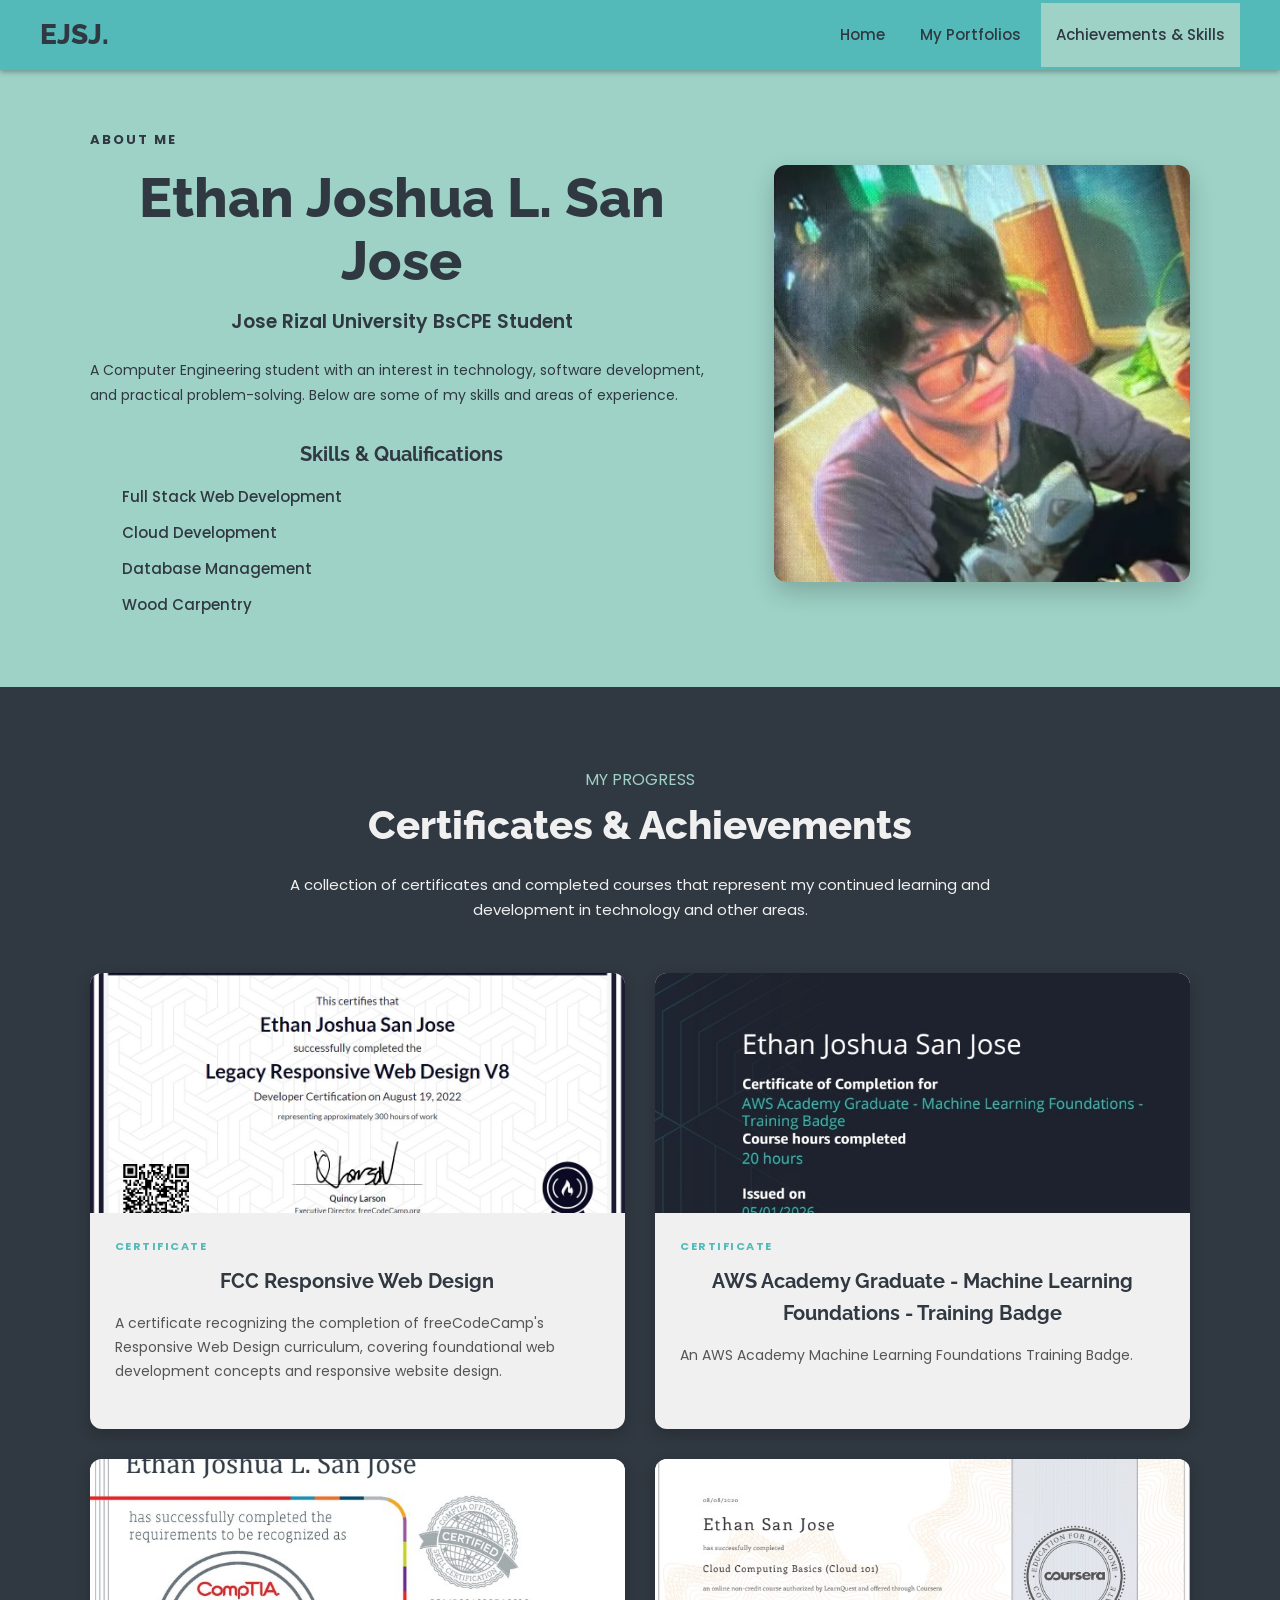
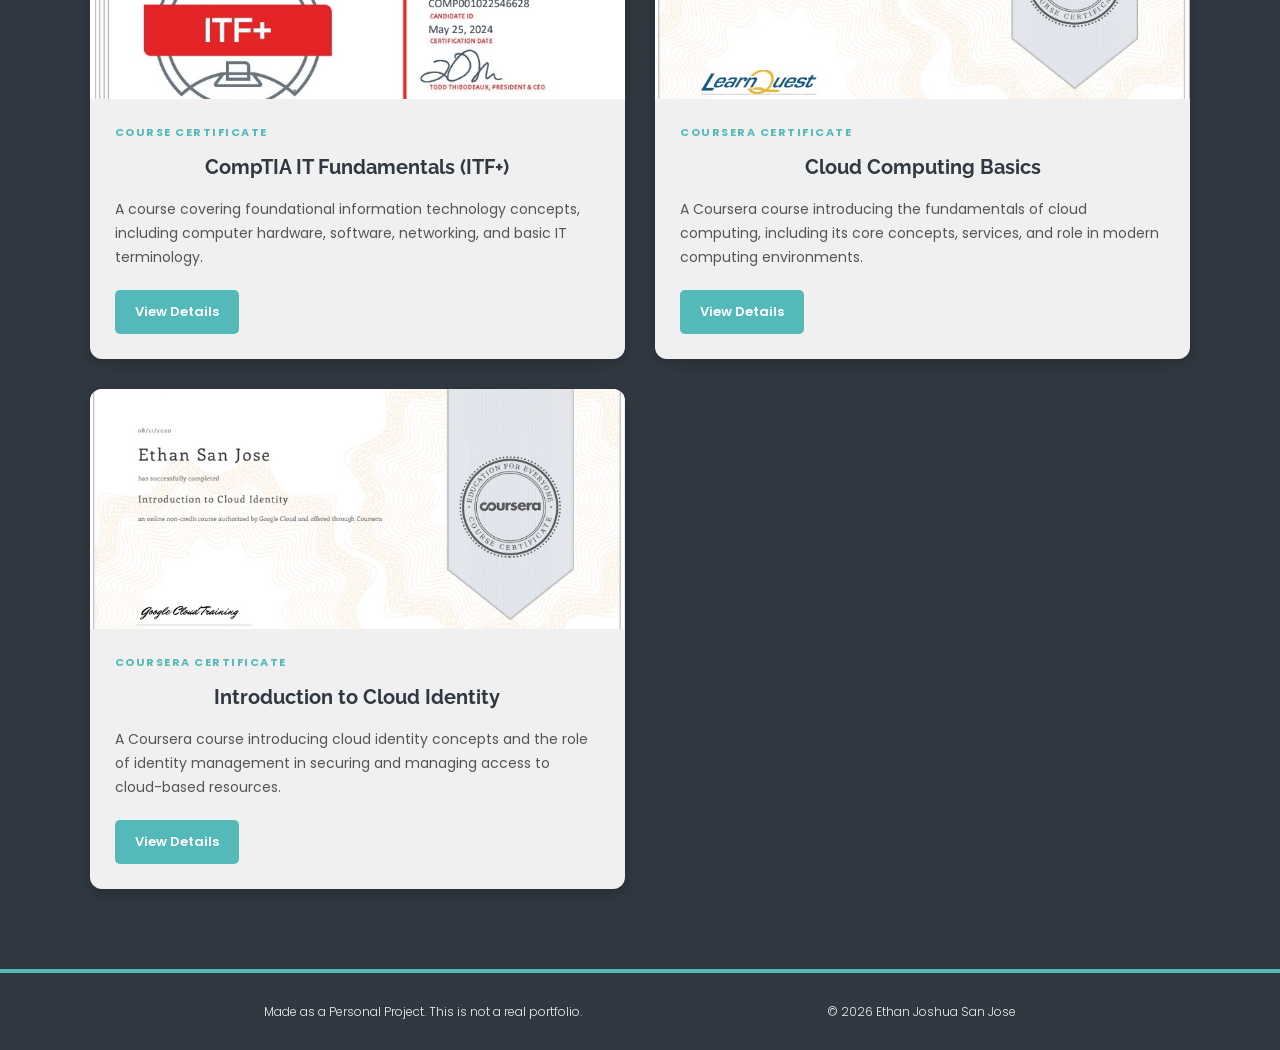
==== achievements-skills/index.html @ 4a1969da "Fixed Folder Rooting" ====
<!DOCTYPE html>
<html lang="en">
<head>
    <meta charset="UTF-8">
    <meta name="viewport" content="width=device-width, initial-scale=1.0">

    <title>Achievements &amp; Skills | Ethan Joshua San Jose</title>

    <link rel="stylesheet" href="../styles.css">
    <link rel="stylesheet" href="styles.css">

    <!-- Google Fonts -->
    <link rel="preconnect" href="https://fonts.googleapis.com">
    <link rel="preconnect" href="https://fonts.gstatic.com" crossorigin>
    <link href="https://fonts.googleapis.com/css2?family=Poppins:wght@300;400;500;600;700&family=Raleway:wght@400;600;700;800&display=swap" rel="stylesheet">

    <!-- Font Awesome -->
    <script src="https://kit.fontawesome.com/4a9169323b.js" crossorigin="anonymous"></script>
</head>

<body>

    <!-- Navigation -->
    <nav id="navbar" class="nav">
        <a href="../index.html" class="nav-logo">EJSJ.</a>

        <ul class="nav-list">
            <li><a href="../index.html">Home</a></li>
            <li><a href="../index.html#portfolio">My Portfolios</a></li>
            <li><a href="index.html" class="active">Achievements &amp; Skills</a></li>
        </ul>
    </nav>


    <!-- Profile and Qualifications Section -->
    <section class="profile-section">

        <div class="profile-container">

            <!-- Left: Personal Information -->
            <div class="profile-information">

                <p class="section-label">ABOUT ME</p>

                <h1>Ethan Joshua L. San Jose</h1>

                <h2>Jose Rizal University BsCPE Student</h2>

                <p class="profile-description">
                    A Computer Engineering student with an interest in
                    technology, software development, and practical
                    problem-solving. Below are some of my skills and
                    areas of experience.
                </p>

                <div class="qualifications">

                    <h3>Skills &amp; Qualifications</h3>

                    <ul>
                        <li>
                            <i class="fa-solid fa-code"></i>
                            Full Stack Web Development
                        </li>

                        <li>
                            <i class="fa-solid fa-cloud"></i>
                            Cloud Development
                        </li>

                        <li>
                            <i class="fa-solid fa-database"></i>
                            Database Management
                        </li>

                        <li>
                            <i class="fa-solid fa-hammer"></i>
                            Wood Carpentry
                        </li>
                    </ul>

                </div>

            </div>


            <!-- Right: Profile Photo -->
            <div class="profile-photo-container">

                <!-- Reuses the profile photo from the homepage. -->
                <img
                    src="../assets/images/profile.jpg"
                    alt="Ethan Joshua L. San Jose"
                    class="profile-photo"
                >

            </div>

        </div>

    </section>


    <!-- Certificates and Achievements Gallery -->
    <section class="achievements-gallery-section" id="artifacts">

        <div class="gallery-heading">

            <p class="section-label">MY PROGRESS</p>

            <h2>Certificates &amp; Achievements</h2>

            <p>
                A collection of certificates and completed courses
                that represent my continued learning and development
                in technology and other areas.
            </p>

        </div>


        <div class="artifact-grid">


            <!-- FCC Responsive Web Design -->
            <article class="artifact-card">

                <div class="artifact-thumbnail">
                    <img
                        src="images/fcc.jpg"
                        alt="freeCodeCamp Responsive Web Design Certificate"
                    >
                </div>

                <div class="artifact-content">

                    <p class="artifact-category">CERTIFICATE</p>

                    <h3>FCC Responsive Web Design</h3>

                    <p>
                        A certificate recognizing the completion of
                        freeCodeCamp's Responsive Web Design curriculum,
                        covering foundational web development concepts
                        and responsive website design.
                    </p>

                </div>

            </article>

            <article class="artifact-card">

                <div class="artifact-thumbnail">
                    <img
                        src="images/aws.jpg"
                        alt="AWS Academy Graduate - Machine Learning Foundations -
Training Badge"
                    >
                </div>

                <div class="artifact-content">

                    <p class="artifact-category">CERTIFICATE</p>

                    <h3>AWS Academy Graduate - Machine Learning Foundations -
Training Badge</h3>

                    <p>
                        An AWS Academy Machine Learning Foundations Training Badge.
                    </p>

                </div>

            </article>


            <!-- CompTIA IT Fundamentals -->
            <article class="artifact-card">

                <div class="artifact-thumbnail">
                    <img
                        src="images/comptia.jpg"
                        alt="CompTIA IT Fundamentals ITF+ Certificate"
                    >
                </div>

                <div class="artifact-content">

                    <p class="artifact-category">COURSE CERTIFICATE</p>

                    <h3>CompTIA IT Fundamentals (ITF+)</h3>

                    <p>
                        A course covering foundational information
                        technology concepts, including computer
                        hardware, software, networking, and basic
                        IT terminology.
                    </p>

                    <button
                        class="artifact-button open-modal"
                        data-title="CompTIA IT Fundamentals (ITF+)"
                        data-description="This PDF contains my CompTIA IT Fundamentals (ITF+) course certificate."
                        data-image="images/comptia-itf.jpg"
                        data-action="download"
                        data-action-label="Download Certificate"
                        data-action-url="files/CompTIA%20IT%20Fundamentals%20(ITF%2B).pdf"
                    >
                        View Details
                    </button>

                </div>

            </article>


            <!-- Cloud Computing Basics -->
            <article class="artifact-card">

                <div class="artifact-thumbnail">
                    <img
                        src="images/cloud-computing-basics.jpg"
                        alt="Cloud Computing Basics Coursera Certificate"
                    >
                </div>

                <div class="artifact-content">

                    <p class="artifact-category">COURSERA CERTIFICATE</p>

                    <h3>Cloud Computing Basics</h3>

                    <p>
                        A Coursera course introducing the fundamentals
                        of cloud computing, including its core concepts,
                        services, and role in modern computing
                        environments.
                    </p>

                    <button
                        class="artifact-button open-modal"
                        data-title="Cloud Computing Basics"
                        data-description="This PDF contains my Coursera certificate for completing Cloud Computing Basics."
                        data-image="images/cloud-computing-basics.jpg"
                        data-action="download"
                        data-action-label="Download Certificate"
                        data-action-url="files/Cloud%20Computing%20Basics%20Coursera.pdf"
                    >
                        View Details
                    </button>

                </div>

            </article>


            <!-- Introduction to Cloud Identity -->
            <article class="artifact-card">

                <div class="artifact-thumbnail">
                    <img
                        src="images/cloud-identity.jpg"
                        alt="Introduction to Cloud Identity Coursera Certificate"
                    >
                </div>

                <div class="artifact-content">

                    <p class="artifact-category">COURSERA CERTIFICATE</p>

                    <h3>Introduction to Cloud Identity</h3>

                    <p>
                        A Coursera course introducing cloud identity
                        concepts and the role of identity management
                        in securing and managing access to cloud-based
                        resources.
                    </p>

                    <button
                        class="artifact-button open-modal"
                        data-title="Introduction to Cloud Identity"
                        data-description="This PDF contains my Coursera certificate for completing Introduction to Cloud Identity."
                        data-image="images/cloud-identity.jpg"
                        data-action="download"
                        data-action-label="Download Certificate"
                        data-action-url="files/Introduction%20to%20Cloud%20Identity%20Coursera.pdf"
                    >
                        View Details
                    </button>

                </div>

            </article>


        </div>

    </section>


    <!-- Artifact Modal -->
    <div class="artifact-modal" id="artifactModal" aria-hidden="true">

        <div class="modal-content" role="dialog" aria-modal="true" aria-labelledby="modalTitle">

            <button
                class="modal-close"
                id="modalClose"
                aria-label="Close modal"
            >
                &times;
            </button>

            <div class="modal-image-container">
                <img id="modalImage" src="" alt="">
            </div>

            <div class="modal-details">

                <h2 id="modalTitle"></h2>

                <p id="modalDescription"></p>

                <div class="modal-action-container">
                    <a
                        href="#"
                        id="modalAction"
                        class="artifact-button modal-action"
                    >
                        Download Certificate
                    </a>
                </div>

            </div>

        </div>

    </div>


    <!-- Footer -->
    <footer class="ai2-footer">
        <p>Made as a Personal Project. This is not a real portfolio.</p>
        <p>&copy; 2026 Ethan Joshua San Jose</p>
    </footer>


    <script src="script.js"></script>

</body>
</html>
---- styles.css ----
/* ================================
   COLOR VARIABLES
================================ */

:root {
    --main-white: #f0f0f0;
    --main-red: #54bab9;
    --main-blue: #9ed2c6;
    --main-gray: #303841;

    --dark-background: #181719;
    --card-hover: #46515b;
}


/* ================================
   GLOBAL SETTINGS
================================ */

* {
    margin: 0;
    padding: 0;
    box-sizing: border-box;
}

html {
    scroll-behavior: smooth;
    scroll-padding-top: 80px;
    font-size: 62.5%;
}

body {
    font-family: "Poppins", sans-serif;
    font-size: 1.6rem;
    font-weight: 400;
    line-height: 1.6;
    color: var(--main-white);
}

a {
    text-decoration: none;
    color: inherit;
}

ul {
    list-style: none;
}


/* ================================
   NAVIGATION BAR
================================ */

.nav {
    display: flex;
    justify-content: space-between;
    align-items: center;

    position: fixed;
    top: 0;
    left: 0;

    width: 100%;
    min-height: 70px;

    padding: 0 4rem;

    background: var(--main-red);

    box-shadow: 0 2px 5px rgba(0, 0, 0, 0.3);

    z-index: 100;
}

.nav-logo {
    font-family: "Raleway", sans-serif;
    font-size: 2.8rem;
    font-weight: 800;
    color: var(--main-gray);
}

.nav-list {
    display: flex;
    align-items: center;
    gap: 0.5rem;
}

.nav-list a {
    display: block;
    padding: 2rem 1.5rem;
    font-size: 1.5rem;
    font-weight: 500;
    color: var(--main-gray);
    transition: background 0.3s ease;
    white-space: nowrap;
}

.nav-list a:hover,
.nav-list a.active {
    background: var(--main-blue);
}


/* ================================
   WELCOME / INTRODUCTION SECTION
================================ */

.welcome-section {
    display: flex;
    justify-content: center;
    align-items: center;

    width: 100%;
    min-height: 100vh;

    padding: 12rem 2rem 6rem;

    text-align: center;

    background-color: #000;

    background-image:
        linear-gradient(
            62deg,
            #3a3d40 0%,
            #181719 100%
        );
}

.intro-content {
    display: flex;
    flex-direction: column;
    align-items: center;

    max-width: 800px;
    width: 100%;
}


/* PROFILE PHOTO */

#ethan {
    width: 200px;
    height: 200px;

    object-fit: cover;

    border-radius: 50%;
    border: 4px solid var(--main-red);

    margin-bottom: 2.5rem;

    box-shadow: 0 5px 20px rgba(0, 0, 0, 0.4);
}


/* NAME AND INTRODUCTION */

h1,
h2,
h3 {
    font-family: "Raleway", sans-serif;
    font-weight: 700;
    text-align: center;
}

h1 {
    font-size: 5.5rem;
    color: var(--main-white);
}

.intro-subtitle {
    font-size: 2.2rem;
    font-style: italic;
    font-weight: 300;

    color: var(--main-red);

    margin-top: 0.5rem;
}


/* GENERAL INFORMATION */

.intro-details {
    margin-top: 2.5rem;

    display: flex;
    flex-direction: column;
    align-items: center;
    gap: 0.8rem;
}

.intro-details p {
    font-size: 1.6rem;
    color: var(--main-white);
}

.intro-details i {
    color: var(--main-red);
    margin-right: 0.8rem;
}


/* EXPLORE BUTTON */

.explore-button {
    display: inline-flex;
    align-items: center;
    gap: 1rem;

    margin-top: 3.5rem;
    padding: 1.3rem 2.5rem;

    background: var(--main-red);
    color: var(--main-gray);

    font-size: 1.6rem;
    font-weight: 600;

    border-radius: 4px;

    transition: all 0.3s ease;
}

.explore-button:hover {
    background: var(--main-blue);
    transform: translateY(-4px);
}


/* ================================
   PORTFOLIO SECTION
================================ */

.portfolio-section {
    min-height: 80vh;

    padding: 10rem 3rem;

    text-align: center;

    background: var(--main-blue);
}

.section-header {
    font-size: 4.2rem;
    color: var(--main-gray);

    margin: 0 auto 1.5rem;
}

.section-description {
    max-width: 750px;

    margin: 0 auto 5rem;

    font-size: 1.6rem;
    color: var(--main-gray);
}


/* PORTFOLIO GRID */

.portfolio-grid {
    display: grid;

    grid-template-columns:
        repeat(auto-fit, minmax(280px, 1fr));

    gap: 3rem;

    width: 100%;
    max-width: 1150px;

    margin: 0 auto;
}


/* PORTFOLIO CARDS */

.portfolio-card {
    display: flex;
    flex-direction: column;
    align-items: center;

    padding: 3.5rem 2.5rem;

    min-height: 320px;

    background: var(--main-gray);
    color: var(--main-white);

    border-radius: 6px;

    box-shadow: 2px 3px 8px rgba(0, 0, 0, 0.2);

    transition:
        transform 0.3s ease,
        background 0.3s ease,
        box-shadow 0.3s ease;
}

.portfolio-card:hover {
    transform: translateY(-8px);

    background: var(--card-hover);

    box-shadow: 3px 8px 15px rgba(0, 0, 0, 0.3);
}


/* PORTFOLIO ICONS */

.portfolio-icon {
    display: flex;
    justify-content: center;
    align-items: center;

    width: 85px;
    height: 85px;

    margin-bottom: 2rem;

    background: var(--main-red);
    color: var(--main-gray);

    border-radius: 50%;

    font-size: 3.5rem;

    transition: transform 0.3s ease;
}

.portfolio-card:hover .portfolio-icon {
    transform: scale(1.1);
}


/* CARD TITLES */

.portfolio-card h3 {
    font-size: 2.2rem;

    margin-bottom: 1.5rem;
}


/* CARD DESCRIPTIONS */

.portfolio-card p {
    font-size: 1.4rem;
    font-weight: 300;

    color: #d0d7de;

    line-height: 1.7;

    margin-bottom: 2rem;
}


/* CARD LINK */

.card-link {
    display: inline-flex;
    align-items: center;
    gap: 1rem;

    margin-top: auto;

    color: var(--main-red);

    font-size: 1.5rem;
    font-weight: 600;

    transition: gap 0.3s ease;
}

.portfolio-card:hover .card-link {
    gap: 1.6rem;
}


/* ================================
   CONTACT SECTION
================================ */

.contact-section {
    display: flex;
    flex-direction: column;
    justify-content: center;
    align-items: center;

    width: 100%;
    min-height: 55vh;

    padding: 8rem 2rem;

    text-align: center;

    background: var(--main-gray);
}

.contact-section-header h2 {
    font-size: 5rem;
    margin-bottom: 1rem;
}

.contact-section-header p {
    font-size: 1.6rem;
    font-style: italic;
    color: #d0d7de;
}


/* CONTACT LINKS */

.contact-links {
    display: flex;
    justify-content: center;
    flex-wrap: wrap;

    gap: 2rem;

    width: 100%;
    max-width: 900px;

    margin-top: 4rem;
}

.contact-details {
    display: inline-flex;
    align-items: center;
    gap: 1rem;

    padding: 1rem 2rem;

    font-size: 2rem;
    font-weight: 500;

    transition: transform 0.3s ease;
}

.contact-details:hover {
    transform: translateY(-6px);
    color: var(--main-red);
}


/* ================================
   FOOTER
================================ */

footer {
    display: flex;
    justify-content: space-evenly;
    align-items: center;
    flex-wrap: wrap;

    padding: 2.5rem;

    background: var(--main-gray);

    border-top: 4px solid var(--main-red);

    font-size: 1.3rem;
    font-weight: 300;
}

footer p {
    margin: 0.5rem 1rem;
    text-align: center;
}


/* ================================
   RESPONSIVE DESIGN
================================ */

/* TABLETS */

@media (max-width: 850px) {

    .nav {
        padding: 0 2rem;
    }

    .nav-list a {
    display: block;
    padding: 2rem 1.5rem;
    font-size: 1.5rem;
    font-weight: 500;
    color: var(--main-gray);
    transition: background 0.3s ease;
    white-space: nowrap;
    }

    .portfolio-grid {
        grid-template-columns:
            repeat(auto-fit, minmax(250px, 1fr));
    }

}


/* MOBILE PHONES */

@media (max-width: 600px) {

    html {
        font-size: 55%;
    }

    .nav {
        flex-direction: column;
        justify-content: center;

        padding: 1rem;
        gap: 0.5rem;
    }

    .nav-logo {
        font-size: 2.4rem;
    }

    .nav-list {
        width: 100%;

        justify-content: center;
        flex-wrap: wrap;
    }

    .nav-list a {
    display: block;
    padding: 2rem 1.5rem;
    font-size: 1.5rem;
    font-weight: 500;
    color: var(--main-gray);
    transition: background 0.3s ease;
    white-space: nowrap;
    }

    .welcome-section {
        padding-top: 15rem;
        min-height: 100vh;
    }

    #ethan {
        width: 160px;
        height: 160px;
    }

    h1 {
        font-size: 4.2rem;
    }

    .intro-subtitle {
        font-size: 1.8rem;
    }

    .portfolio-section {
        padding: 7rem 2rem;
    }

    .section-header {
        font-size: 3.5rem;
    }

    .portfolio-grid {
        grid-template-columns: 1fr;
        max-width: 400px;
    }

    .portfolio-card {
        min-height: 280px;
    }

    .contact-section-header h2 {
        font-size: 4rem;
    }

    footer {
        flex-direction: column;
        gap: 1rem;
    }

}
---- achievements-skills/styles.css ----
:root {
    --achievements-teal: #54bab9;
    --achievements-mint: #9ed2c6;
    --achievements-gray: #303841;
    --achievements-white: #f0f0f0;
}

html {
    scroll-behavior: smooth;
}

body {
    overflow-x: hidden;
}


/* PROFILE SECTION */

.profile-section {
    min-height: 75vh;
    padding: 13rem 7% 7rem;
    background: var(--achievements-mint);
    display: flex;
    align-items: center;
    justify-content: center;
}

.profile-container {
    width: 100%;
    max-width: 1250px;
    margin: 0 auto;
    display: grid;
    grid-template-columns: 1.2fr 0.8fr;
    align-items: center;
    gap: 6rem;
}


/* PROFILE INFORMATION */

.profile-information {
    color: var(--achievements-gray);
}

.profile-information .section-label {
    color: var(--achievements-gray);
    font-size: 1.3rem;
    font-weight: 700;
    letter-spacing: 0.2rem;
    margin-bottom: 1.5rem;
}

.profile-information h1 {
    color: var(--achievements-gray);
    font-family: 'Raleway', sans-serif;
    font-size: clamp(3.5rem, 5vw, 5.5rem);
    font-weight: 800;
    line-height: 1.15;
    margin-bottom: 1.5rem;
}

.profile-information h2 {
    color: var(--achievements-gray);
    font-family: 'Poppins', sans-serif;
    font-size: 1.9rem;
    font-weight: 600;
    margin-bottom: 2rem;
}

.profile-description {
    color: var(--achievements-gray);
    font-size: 1.4rem;
    line-height: 1.8;
    margin-bottom: 3rem;
}


/* QUALIFICATIONS LIST */

.qualifications h3 {
    color: var(--achievements-gray);
    font-family: 'Raleway', sans-serif;
    font-size: 2rem;
    font-weight: 700;
    margin-bottom: 1.5rem;
}

.qualifications ul {
    list-style: none;
    display: flex;
    flex-direction: column;
    gap: 1.2rem;
}

.qualifications li {
    display: flex;
    align-items: center;
    gap: 1.2rem;
    color: var(--achievements-gray);
    font-size: 1.5rem;
    font-weight: 500;
}

.qualifications li i {
    width: 2rem;
    color: var(--achievements-gray);
    font-size: 1.6rem;
}


/* PROFILE PHOTO */

.profile-photo-container {
    width: 100%;
    max-width: 420px;
    aspect-ratio: 1 / 1;
    justify-self: center;
    overflow: hidden;
    border-radius: 1.2rem;
    box-shadow: 0 1rem 2.5rem rgba(0, 0, 0, 0.2);
    background: var(--achievements-white);
}

.profile-photo {
    width: 100%;
    height: 100%;
    object-fit: cover;
    display: block;
}


/* GALLERY SECTION */

.achievements-gallery-section {
    padding: 8rem 7%;
    background: var(--achievements-gray);
}

.gallery-heading {
    text-align: center;
    max-width: 750px;
    margin: 0 auto 5rem;
}

.gallery-heading .section-label {
    color: var(--achievements-mint);
}

.gallery-heading h2 {
    color: var(--achievements-white);
    font-family: 'Raleway', sans-serif;
    font-size: clamp(2.8rem, 5vw, 4rem);
    margin-bottom: 1.5rem;
    font-weight: 800;
}

.gallery-heading > p:last-child {
    color: var(--achievements-white);
    font-size: 1.5rem;
    line-height: 1.7;
}


/* ARTIFACT GRID */

.artifact-grid {
    max-width: 1250px;
    margin: 0 auto;
    display: grid;
    grid-template-columns: repeat(2, minmax(0, 1fr));
    gap: 3rem;
}

.artifact-card {
    background: var(--achievements-white);
    border-radius: 1.2rem;
    overflow: hidden;
    box-shadow: 0 0.5rem 1.5rem rgba(0, 0, 0, 0.2);
    display: flex;
    flex-direction: column;
    transition: transform 0.3s ease, box-shadow 0.3s ease;
}

.artifact-card:hover {
    transform: translateY(-0.5rem);
    box-shadow: 0 1rem 2rem rgba(0, 0, 0, 0.3);
}


/* THUMBNAILS */

.artifact-thumbnail {
    width: 100%;
    height: 240px;
    background: var(--achievements-mint);
    overflow: hidden;
}

.artifact-thumbnail img {
    width: 100%;
    height: 100%;
    object-fit: cover;
    display: block;
    transition: transform 0.4s ease;
}

.artifact-card:hover .artifact-thumbnail img {
    transform: scale(1.04);
}


/* CARD CONTENT */

.artifact-content {
    padding: 2.5rem;
    display: flex;
    flex-direction: column;
    flex-grow: 1;
}

.artifact-category {
    color: var(--achievements-teal);
    font-size: 1.1rem;
    font-weight: 700;
    letter-spacing: 0.15rem;
    margin-bottom: 1rem;
}

.artifact-content h3 {
    color: var(--achievements-gray);
    font-family: 'Raleway', sans-serif;
    font-size: 2rem;
    font-weight: 700;
    margin-bottom: 1.5rem;
}

.artifact-content p:not(.artifact-category) {
    color: #555;
    font-size: 1.4rem;
    line-height: 1.7;
    margin-bottom: 2rem;
}


/* BUTTON */

.artifact-button {
    background: var(--achievements-teal);
    color: white;
    border: none;
    border-radius: 0.5rem;
    padding: 1.2rem 2rem;
    font-family: 'Poppins', sans-serif;
    font-size: 1.3rem;
    font-weight: 600;
    text-decoration: none;
    display: inline-flex;
    align-items: center;
    justify-content: center;
    align-self: flex-start;
    cursor: pointer;
    transition: background 0.3s ease, transform 0.3s ease;
    margin-top: auto;
}

.artifact-button:hover {
    background: #409c9b;
    transform: translateY(-2px);
}


/* MODAL */

.artifact-modal {
    position: fixed;
    inset: 0;
    z-index: 2000;
    background: rgba(0, 0, 0, 0.8);
    backdrop-filter: blur(5px);
    display: none;
    align-items: center;
    justify-content: center;
    padding: 2rem;
}

.artifact-modal.active {
    display: flex;
}

.modal-content {
    position: relative;
    width: 75%;
    max-width: 950px;
    max-height: 85vh;
    background: var(--achievements-white);
    border-radius: 1rem;
    overflow-y: auto;
    display: flex;
    flex-direction: column;
    animation: modalAppear 0.3s ease;
}

@keyframes modalAppear {
    from {
        opacity: 0;
        transform: translateY(2rem);
    }

    to {
        opacity: 1;
        transform: translateY(0);
    }
}

.modal-close {
    position: absolute;
    top: 1rem;
    right: 1.5rem;
    z-index: 5;
    width: 4rem;
    height: 4rem;
    border: none;
    border-radius: 50%;
    background: var(--achievements-gray);
    color: white;
    font-size: 2.8rem;
    line-height: 1;
    cursor: pointer;
    transition: background 0.3s ease;
}

.modal-close:hover {
    background: var(--achievements-teal);
}

.modal-image-container {
    width: 100%;
    height: 350px;
    background: var(--achievements-mint);
    overflow: hidden;
}

.modal-image-container img {
    width: 100%;
    height: 100%;
    object-fit: cover;
    display: block;
}

.modal-details {
    padding: 3rem;
}

.modal-details h2 {
    color: var(--achievements-gray);
    font-family: 'Raleway', sans-serif;
    font-size: 2.8rem;
    margin-bottom: 1.5rem;
}

.modal-details p {
    color: #555;
    font-size: 1.5rem;
    line-height: 1.8;
}

.modal-action-container {
    margin-top: 2.5rem;
}


/* FOOTER */

.ai2-footer {
    background: var(--achievements-gray);
    color: var(--achievements-white);
    text-align: center;
    padding: 2.5rem 2rem;
    font-size: 1.2rem;
    line-height: 1.8;
}

.ai2-footer p {
    margin: 0.3rem 0;
}


/* RESPONSIVE DESIGN */

@media (max-width: 900px) {

    .profile-container {
        grid-template-columns: 1fr 0.8fr;
        gap: 3rem;
    }

    .profile-information h1 {
        font-size: 3.8rem;
    }

    .profile-photo-container {
        max-width: 340px;
    }
}

@media (max-width: 768px) {

    .profile-section {
        padding: 11rem 7% 6rem;
    }

    .profile-container {
        grid-template-columns: 1fr;
        gap: 4rem;
    }

    .profile-information {
        order: 2;
    }

    .profile-photo-container {
        order: 1;
        max-width: 320px;
    }

    .profile-information h1 {
        font-size: 4rem;
    }

    .achievements-gallery-section {
        padding: 6rem 5%;
    }

    .artifact-grid {
        grid-template-columns: 1fr;
        gap: 2.5rem;
    }

    .modal-content {
        width: 95%;
    }

    .modal-image-container {
        height: 280px;
    }

    .modal-details {
        padding: 2.5rem;
    }
}

@media (max-width: 480px) {

    .profile-information h1 {
        font-size: 3.2rem;
    }

    .profile-information h2 {
        font-size: 1.6rem;
    }

    .profile-description {
        font-size: 1.3rem;
    }

    .qualifications h3 {
        font-size: 1.8rem;
    }

    .qualifications li {
        font-size: 1.3rem;
    }

    .gallery-heading h2 {
        font-size: 2.8rem;
    }

    .artifact-content {
        padding: 2rem;
    }

    .artifact-content h3 {
        font-size: 1.8rem;
    }

    .artifact-content p:not(.artifact-category) {
        font-size: 1.3rem;
    }

    .artifact-thumbnail {
        height: 200px;
    }

    .modal-content {
        width: 100%;
    }

    .modal-image-container {
        height: 220px;
    }

    .modal-details {
        padding: 2rem;
    }

    .modal-details h2 {
        font-size: 2.2rem;
    }
}
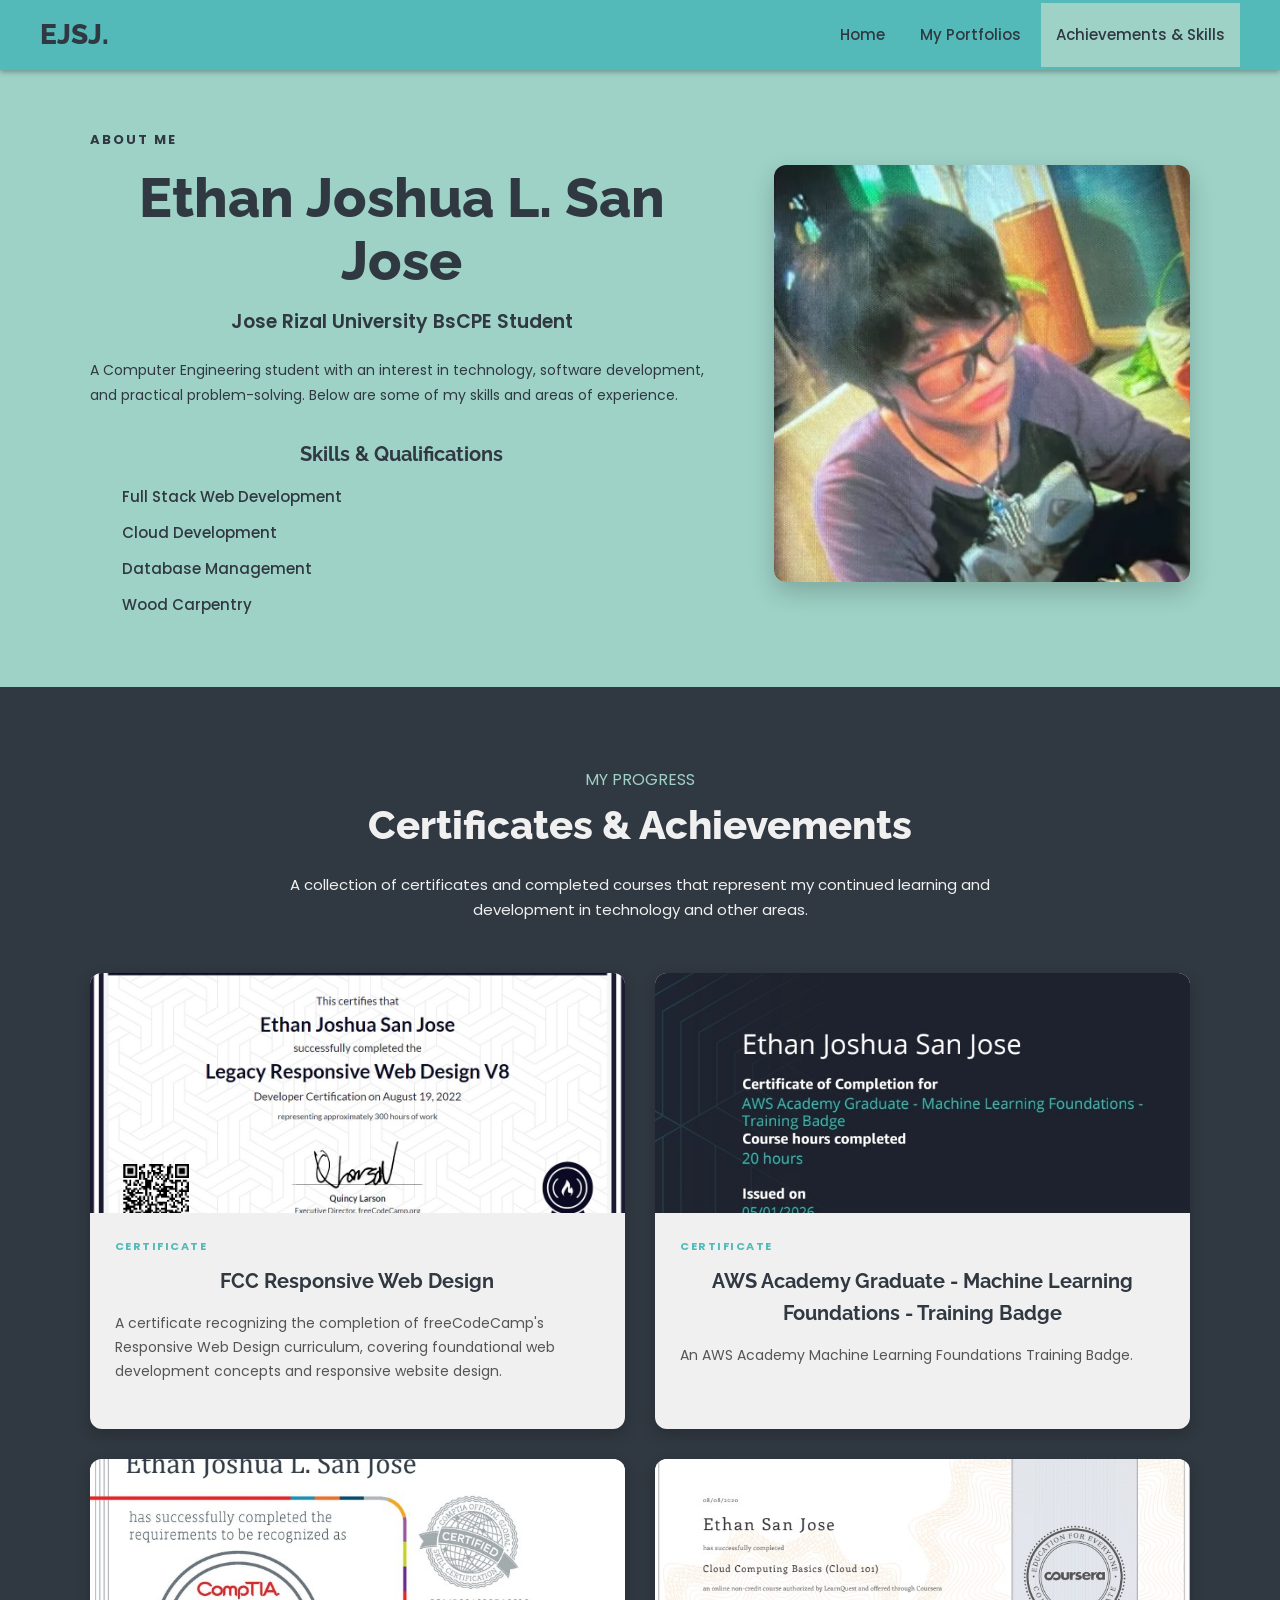
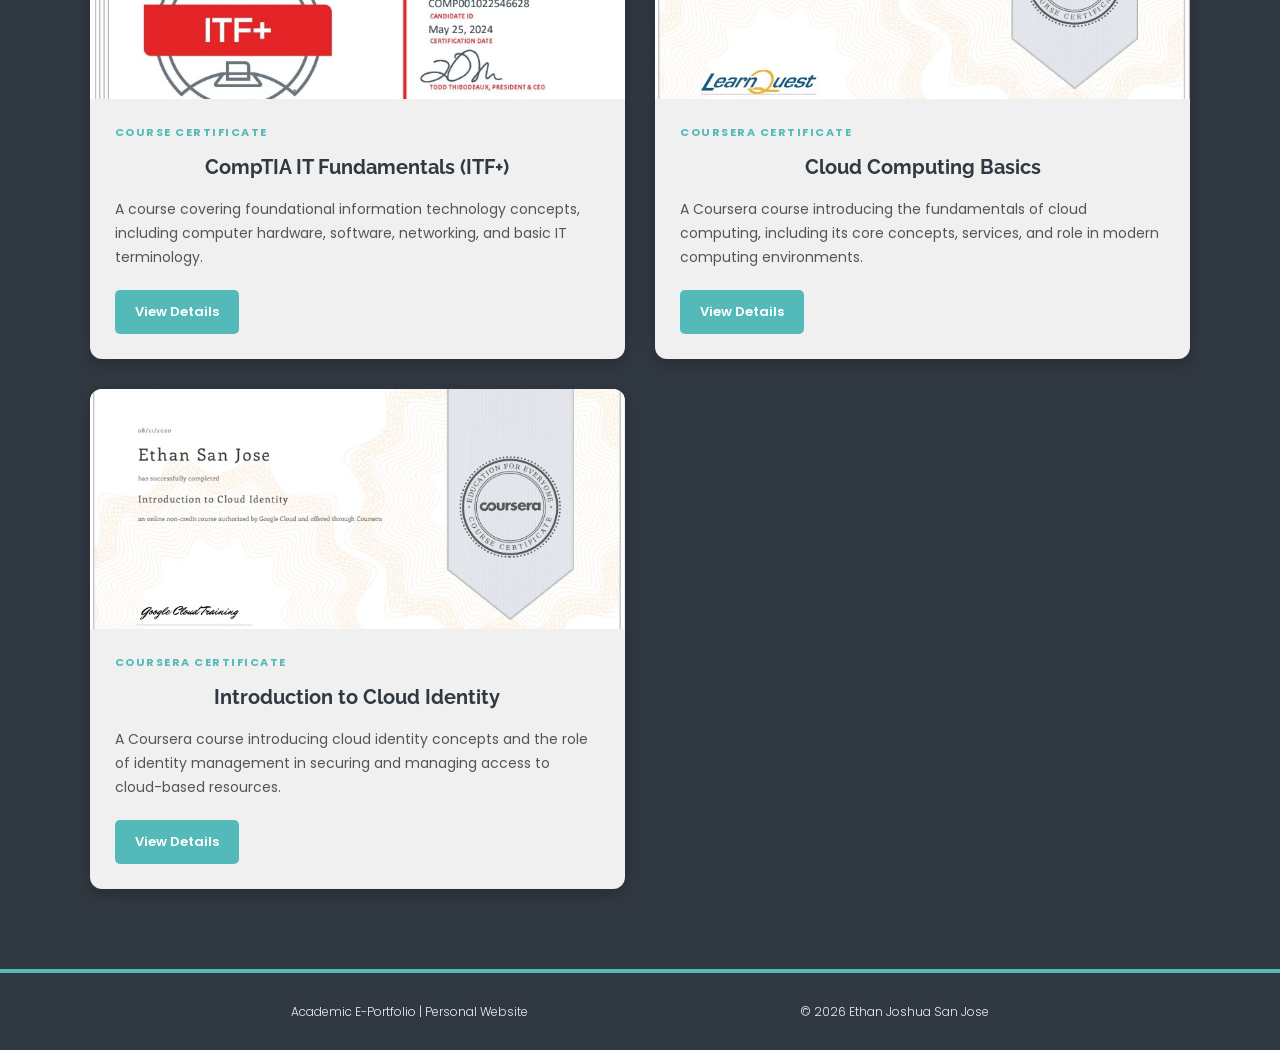
==== commit b3d19a3f: "Updated Footers" ====
--- a/achievements-skills/index.html
+++ b/achievements-skills/index.html
@@ -343,7 +343,7 @@
 
     <!-- Footer -->
     <footer class="ai2-footer">
-        <p>Made as a Personal Project. This is not a real portfolio.</p>
+        <p>Academic E-Portfolio | Personal Website</p>
         <p>&copy; 2026 Ethan Joshua San Jose</p>
     </footer>
 
